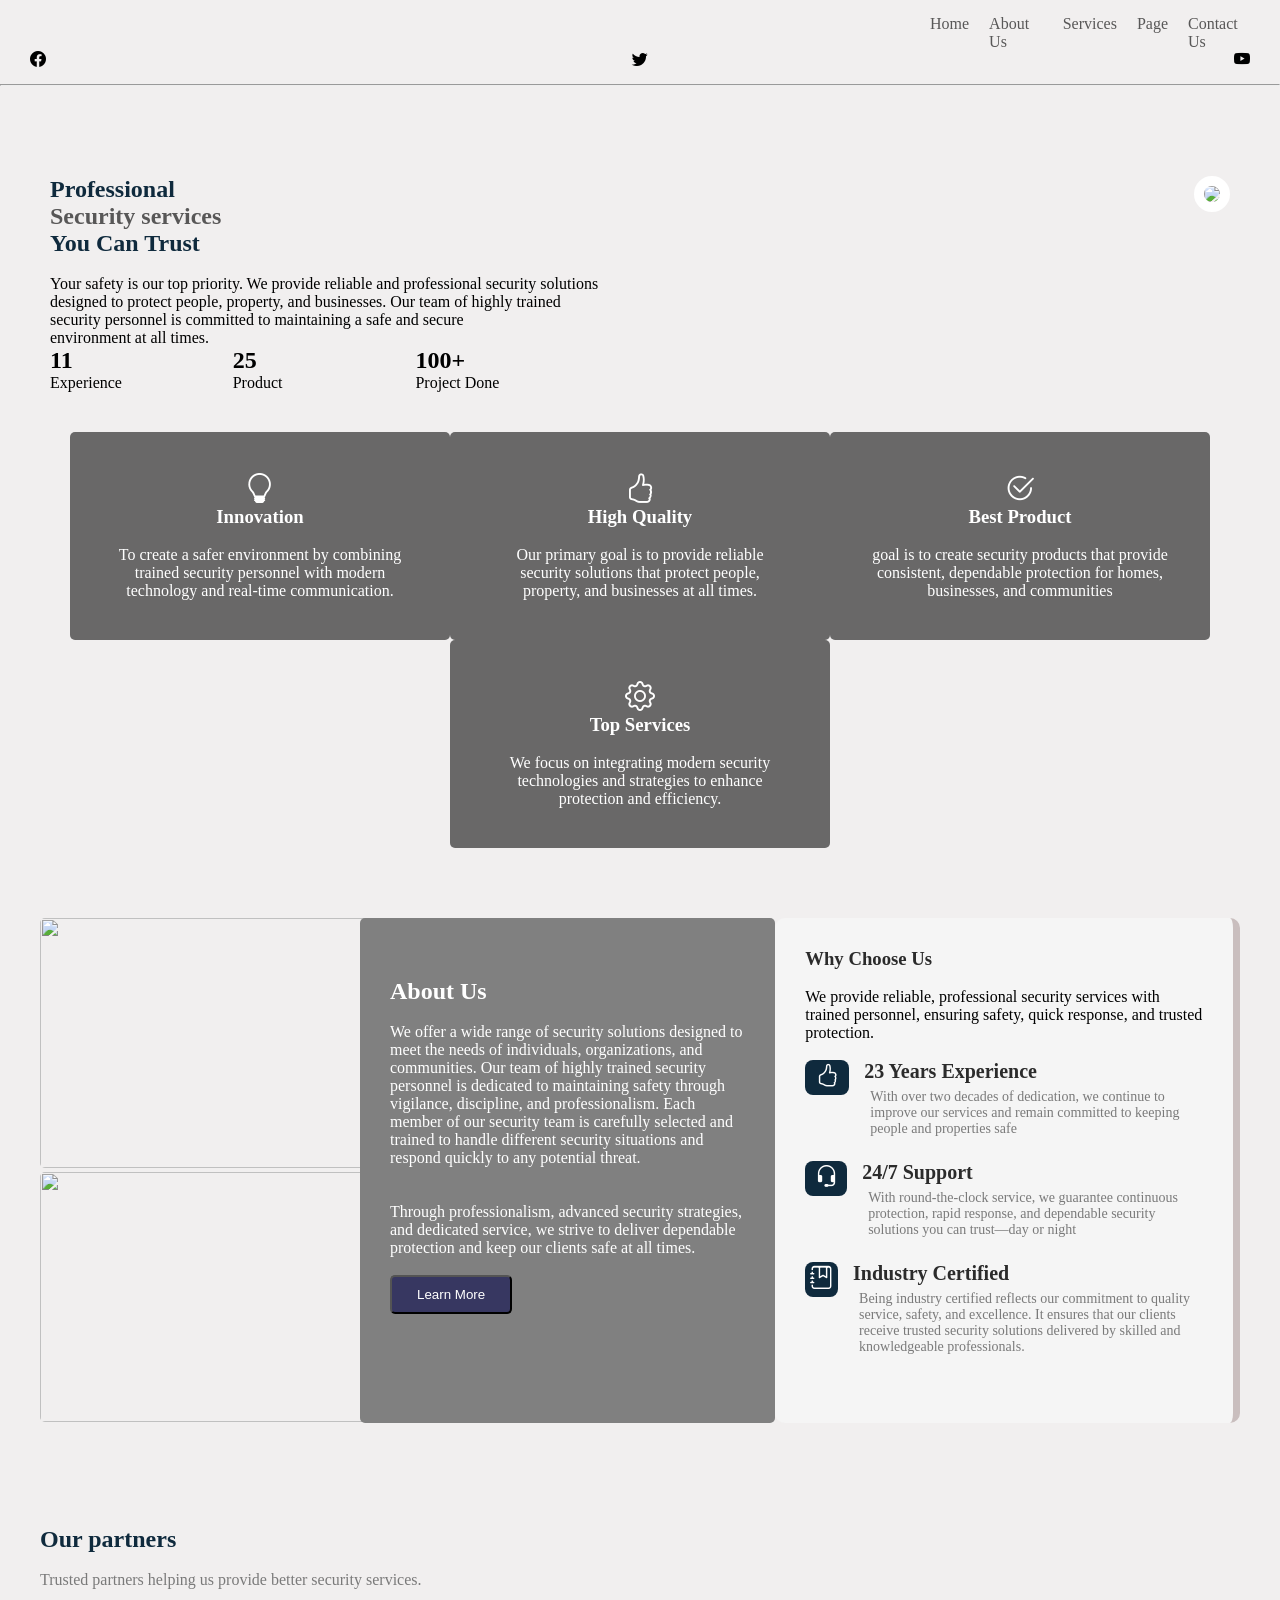
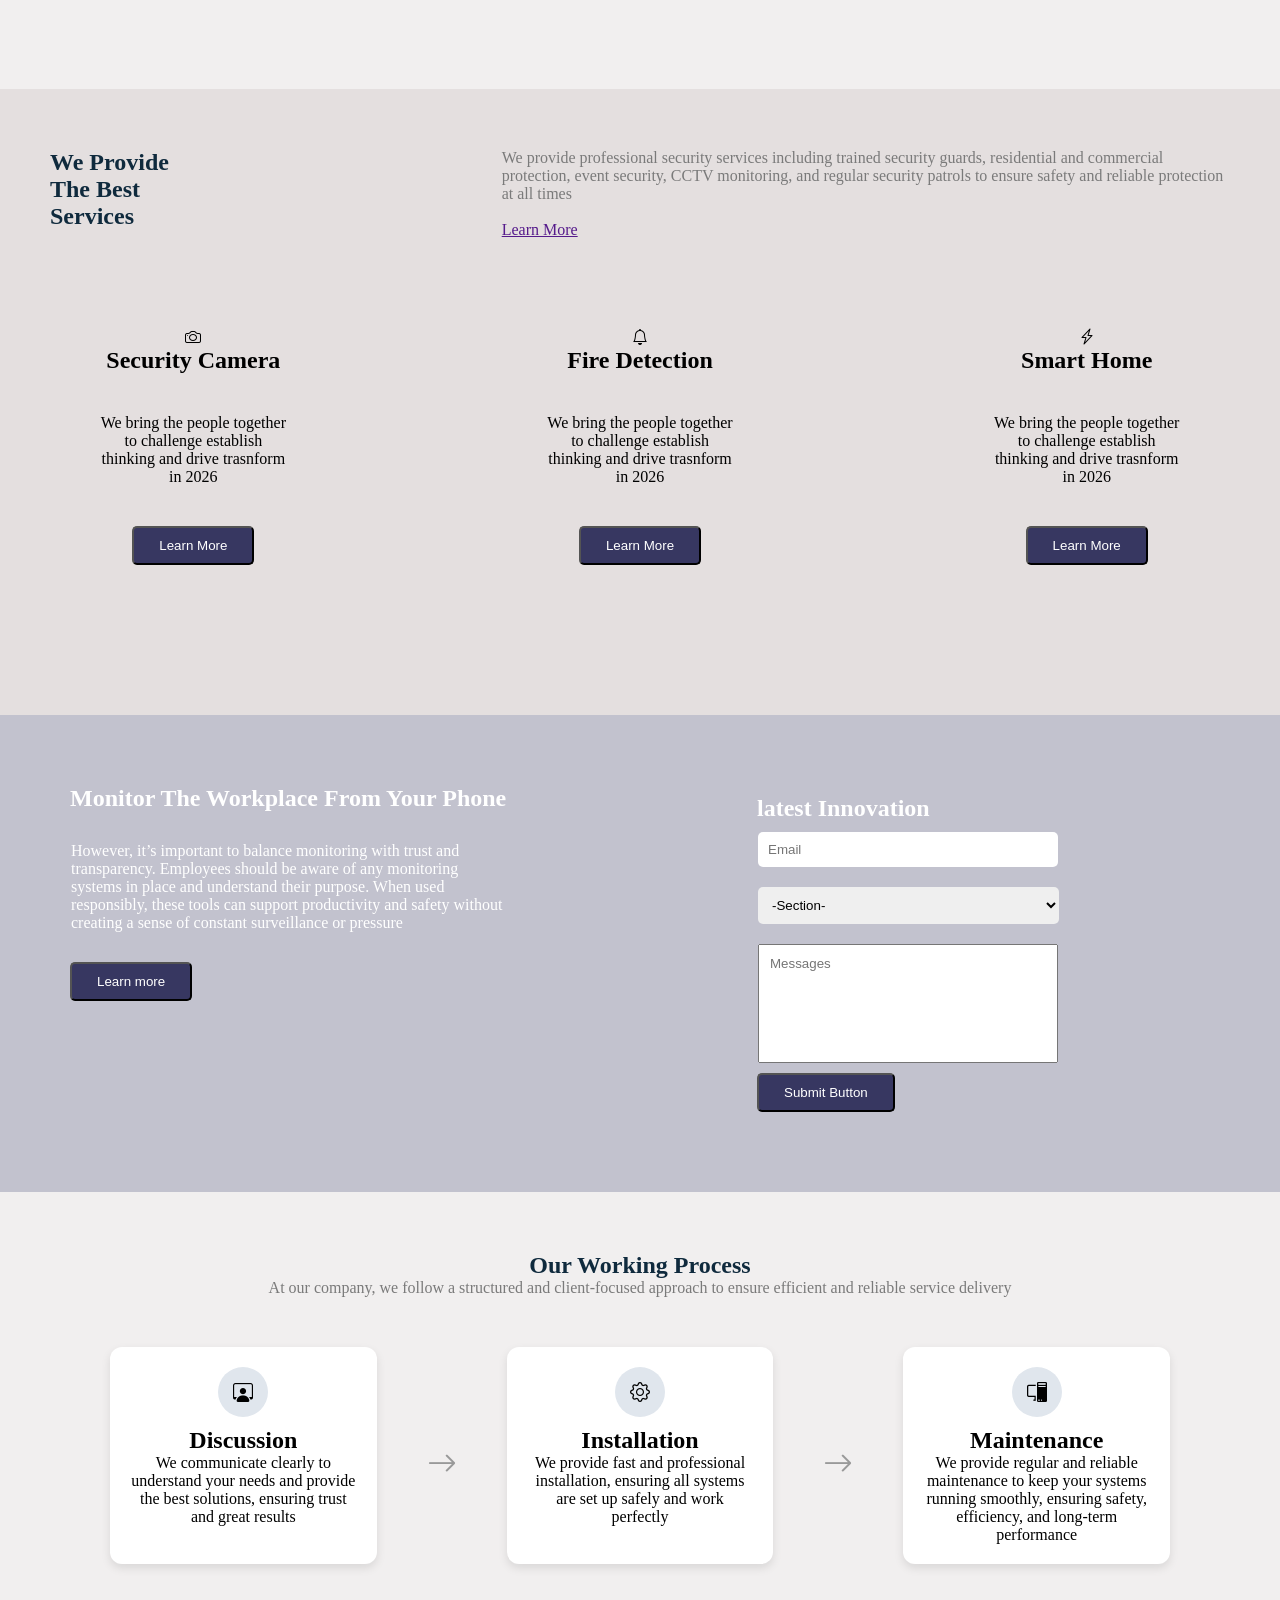
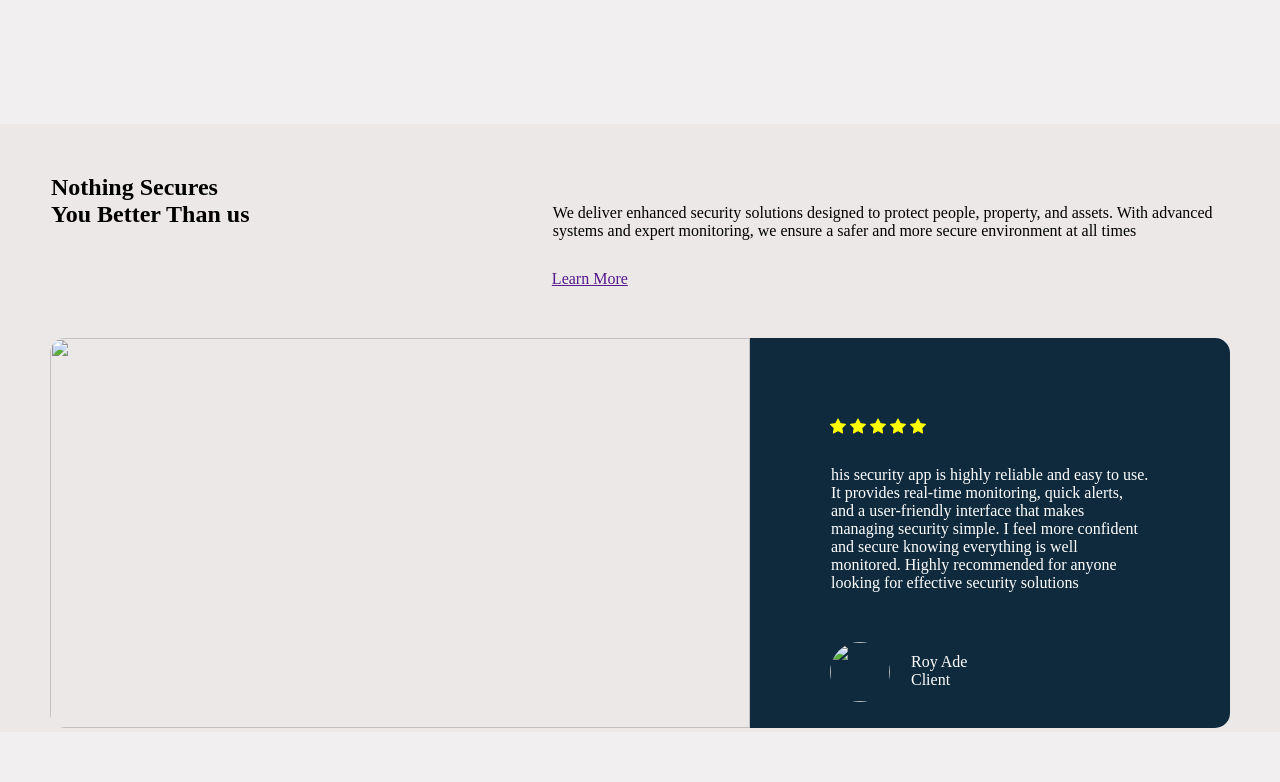
==== security.html @ e9f87b8d "Add files via upload this my first hosting" ====
<!DOCTYPE html>
<html>
    <head>
        <title>security service</title>
        <link rel="stylesheet" href="security.css">
        <link rel="stylesheet" href="https://cdn.jsdelivr.net/npm/bootstrap-icons@1.13.1/font/bootstrap-icons.min.css">
    </head>
    <body>
        <header>
            <nav>
                <ul>
                    <li><a href="#">Home</a></li>
                    <li><a href="#about">About Us</a></li>
                    <li><a href="#services">Services</a></li>
                    <li><a href="#page">Page</a></li>
                    <li><a href="#contact">Contact Us </a></li>
                </ul>
                <!-- logo -->
                    <i class="bi bi-facebook"></i>
                    <i class="bi bi-twitter"></i>
                    <i class="bi bi-youtube"></i>
            </nav>
        </header>
        <hr>

        <section class="pro">
            <div class="demo">
                <h1 class="tec">Professional</h1>
                <h1 class="sec">Security services</h1>
                <h1 class="tec">You Can Trust </h1><br>
                <p>Your safety is our top priority. We provide reliable and professional security solutions<br> designed to protect people, property, and businesses. Our team of highly trained <br>security personnel is committed to maintaining a safe and secure <br>environment at all times.
                </p>
                <div class="grid">
                    <h2>11</h2>
                    <h2>25</h2>
                    <h2> 100+</h2>
                    <P>Experience</P>
                    <P>Product</P>
                    <p>Project Done</p>
                </div>
            </div>
            <div>
                <img src="photo1.jpeg" width="250" class="photo">
            </div>
        </section>

        <section>
            <div class="cards">
                <div class="card">
                    <i class="bi bi-lightbulb"></i><br>
                    <h3>Innovation</h3><br>
                    <p>To create a safer environment by combining trained security personnel with modern technology and real-time communication.</p>
                </div>

                <div class="card">
                    <i class="bi bi-hand-thumbs-up"></i><br>
                    <h3>High Quality</h3><br>
                    <p>Our primary goal is to provide reliable security solutions that protect people, property, and businesses at all times.</p>
                </div>

                <div class="card">
                    <i class="bi bi-check2-circle"></i><br>
                    <h3>Best Product</h3><br>
                    <p>goal is to create security products that provide consistent, dependable protection for homes, businesses, and communities
                    </p>
                </div>

                <div class="card">
                    <i class="bi bi-gear"></i><br>
                    <h3>Top Services</h3><br>
                    <p>We focus on integrating modern security technologies and strategies to enhance protection and efficiency.</p>
                </div>
            </div>
        </section>
        
        <!-- ABOUT US -->
        <section>
            <div class="demo1">
                <div id="demo2">
                    <img src="cctv2.jfif" width="400" class="demo3">
                    <img src="cctv1.jfif" width="400" class="demo3">
                </div>

                <div id="about" class="demo2">
                    <div id="demo2">
                        <h1>About Us</h1><br>
                        <p>
                        We offer a wide range of security solutions designed to meet the needs of individuals, organizations, and communities. Our team of highly trained security personnel is dedicated to maintaining safety through vigilance, discipline, and professionalism. Each member of our security team is carefully selected and trained to handle different security situations and respond quickly to any potential threat.</p><br><br>
                        <p>Through professionalism, advanced security strategies, and dedicated service, we strive to deliver dependable protection and keep our clients safe at all times.</p>
                        <br>
                        <button class="but">Learn More</button>
                    </div>
                </div>
                <div class="demo4">
                    <h3>Why Choose Us</h3><br>
                    <p>We provide reliable, professional security services with trained personnel, ensuring safety, quick response, and trusted protection.
                    </p><br>

                    <div class="inc">
                        <i class="bi bi-hand-thumbs-up" ></i>
                        <div>
                            <h3>23 Years Experience</h3>
                            <p>With over two decades of dedication, we continue to improve our services and remain committed to keeping people and properties safe</p>
                        </div>
                    </div><br>

                    <div class="inc">
                        <i class="bi bi-headset"></i>
                        <div>
                            <h3>24/7 Support</h3>
                            <p>With round-the-clock service, we guarantee continuous protection, rapid response, and dependable security solutions you can trust—day or night</p>
                        </div>
                    </div><br>

                    <div class="inc">
                        <i class="bi bi-journal-bookmark"></i>
                        <div>
                            <h3>Industry Certified</h3>
                            <p>Being industry certified reflects our commitment to quality service, safety, and excellence. It ensures that our clients receive trusted security solutions delivered by skilled and knowledgeable professionals.</p>
                        </div>
                    </div>
                </div>
                </div>
            </div>
        </section>

        <section>
                <div class="gre">
                    <h2 class="tec">Our partners</h2><br>
                    <p>Trusted partners helping us provide better security services.</p>
                </div>
        </section>

         <!-- THE BEST SERVICE -->
        <section class="phe" id="services">
            <div class="non">
                <div class="phy">
                    <h1>We Provide The Best Services</h1>
                </div>
                <div class="phy">
                    <p>We provide professional security services including trained security guards, residential and commercial protection, event security, CCTV monitoring, and regular security patrols to ensure safety and reliable protection at all times<br><br>
                    <a href="">Learn More </a>
                    </p>
                </div>
            </div>
            <div class="the">
                <div class="demo6">
                    <i class="bi bi-camera"></i><br>
                    <h2>Security Camera</h2>
                    <p>We bring the people together to challenge establish thinking and drive trasnform in 2026</p>
                    <button class="but">Learn More</button>
                </div>
                <div class="demo6">
                    <i class="bi bi-bell"></i><br>
                    <h2>Fire Detection</h2>
                    <p>We bring the people together to challenge establish thinking and drive trasnform in 2026</p>
                    <button class="but">Learn More</button>
                </div>
                <div class="demo6">
                    <i class="bi bi-lightning-charge"></i><br>
                    <h2>Smart Home</h2>
                    <p>We bring the people together to challenge establish thinking and drive trasnform in 2026</p>
                    <button class="but">Learn More</button>
                </div>
            </div>
        </section>

        <section>
            <div class="femu">
                <div class="femu2">
                    <h1>Monitor The Workplace From Your Phone</h1>
                    <p>However, it’s important to balance monitoring with trust and transparency. Employees should be aware of any monitoring systems in place and understand their purpose. When used responsibly, these tools can support productivity and safety without creating a sense of constant surveillance or pressure</p>
                    <button class="but">Learn more</button>
                </div>
                <div class="inno">
                    <h1>latest Innovation</h1>
                    <input type="email" placeholder="Email" class="email"><br>
                    <select class="select">
                        <option value="">-Section-</option>
                        <option>night vision technology</option>
                        <option>AI integration</option>
                        <option>edge computing</option>
                    </select><br>
                    <input type="text" placeholder="Messages" class="femu1"><br>
                    <button class="but">Submit Button</button>
                </div>
            </div>
        </section>

        <section class="est">
            
            <div class="ces">
            <h1>Our Working Process</h1>
            <p>At our company, we follow a structured and client-focused approach to ensure efficient and reliable service delivery</p>
            </div>

            <div class="dis">

                <div class="go">
                    <i class="bi bi-person-workspace"></i>
                    <h2>Discussion</h2>
                    <p>We communicate clearly to understand your needs and provide the best solutions, ensuring trust and great results</p>
                </div>
                    
                <div class="arrow"><i class="bi bi-arrow-right"></i></div>

                <div class="go">
                    <i class="bi bi-gear"></i>
                    <h2>Installation</h2>
                    <p>We provide fast and professional installation, ensuring all systems are set up safely and work perfectly</p>
                </div>

                <div class="arrow"><i class="bi bi-arrow-right"></i></div>

                <div class="go">
                    <i class="bi bi-pc-display"></i>
                    <h2>Maintenance</h2>
                    <p>We provide regular and reliable maintenance to keep your systems running smoothly, ensuring safety, efficiency, and long-term performance</p>
                </div>
            </div>
        </section>
        
        <!-- secures better than us -->
        <section class="cols">
            <div class="col">
                <div class="ari">
                    <div>
                        <h1>Nothing Secures You Better Than us</h1>
                    </div>
                    <div>
                        <p>We deliver enhanced security solutions designed to protect people, property, and assets. With advanced systems and expert monitoring, we ensure a safer and more secure environment at all times</p> 
                        <a href="">Learn More </a>
                    </div>
                </div>
                <div class="rev">
                    <div>
                        <img src="downloads1.jfif" class="cus">
                    </div>
                    <div class="pan">
                        <ul>
                            <i class="bi bi-star-fill"></i>
                            <i class="bi bi-star-fill"></i>
                            <i class="bi bi-star-fill"></i>
                            <i class="bi bi-star-fill"></i>
                            <i class="bi bi-star-fill"></i>
                        </ul>
                        <p>his security app is highly reliable and easy to use. It provides real-time monitoring, quick alerts, and a user-friendly interface that makes managing security simple. I feel more confident and secure knowing everything is well monitored. Highly recommended for anyone looking for effective security solutions</p>
                        <div class="pom">
                            <div class="pum">
                                <img src="download.jfif" class="pon">
                                <p>Roy Ade<br>Client</p>
                            </div>
                        </div>
                    </div>
                </div>
            </div>
        </section>

        <!-- solution  -->
        <section>
            
        </section>
    </body>
</html>
---- security.css ----
* {
    padding: 0;
    margin: 0;
    box-sizing: border-box;
}

body {
    background-color: rgb(241, 239, 239);
    color: #000;
}

header {
    padding: 15px 30px;
}

nav {
    display: flex;
    justify-content: space-between;
    flex-wrap: wrap;
}

nav ul {
    padding-left: 900px;
    list-style: none;
    display: flex;
    gap: 20px;
}

nav ul li a {
    color: rgb(88, 87, 87);
    text-decoration: none;
    font-weight: 500;
}

nav ul li a:hover {
    text-decoration: underline;
}

.pro {
    padding: 90px 50px;
    display: flex;
    justify-content: space-between;
}

.sec {
    color: rgb(88, 87, 87);
}

.tec {
    color: #0f2a3d;
}

.photo {
    border-radius: 140px;
    border: 10px solid white;
}

.cloud {
    color: rgb(88, 87, 87);
}

.grid {
    display: grid;
    grid-template-columns: 1fr 1fr 1fr;
}

.cards {
    display: flex;
    justify-content: center;
    flex-wrap: wrap;
    margin-top: -50px;
}

.card {
    text-align: center;
    background: rgb(105, 104, 104);
    padding: 40px;
    width: 380px;
    color: white;
    border-radius: 5px;
}

.card i {
    font-size: 30px;
}

.card:hover {
    background: rgb(55, 55, 97);
    transform: scale(1.1);
    border-radius: 10px;
}

.demo1 {
    margin: 70px 40px;
    display: flex;

}

.demo2:hover {
    background: rgb(105, 104, 104);
    transform: scale(1.1);
    border-radius: 17px;
}

.demo2 {
    padding: 60px 30px;
    width: 800px;
    background: gray;
    color: white;
    border-radius: 5px;
    height: 505px;
}

.but {
    padding: 10px 25px;
    border-radius: 5px;
    color: white;
    background: rgb(55, 55, 97);
}

.demo3 {
    border-radius: 5px;
    height: 250px;
    margin-right: -80px;

}

.demo4 {
    border-right: 7px solid rgb(201, 190, 190);
    border-radius: 10px;
    padding: 30px;
    background: whitesmoke;
    height: 505PX;
}

.demo4 h3 {
    color: #2b2b2b;
}

.demo4:hover {
    transform: scale(1.1);
}

.inc {
    display: flex;
    align-items: flex-start;
    gap: 15px;
    max-width: 400px;
}

.inc i {
    width: 90px;
    height: 35px;
    background: #0f2a3d;
    color: white;
    display: flex;
    text-align: center;
    justify-content: center;
    border-radius: 8px;
    font-size: 23px;
    padding: 4px;
}

.inc h3 {
    margin: 0;
    font-size: 20px;
    font-weight: 600;
    color: #2b2b2b;
}

.inc p {
    margin: 6px;
    font-size: 14px;
    color: #7a7a7a;
}

.gre {
    margin: 100px 40px;
}

.gre p {
    color: #7a7a7a;
}

.phe {
    background: rgb(228, 223, 223);
    padding: 60px 50px;
}

.non {
    display: flex;
    gap: 300px;
}

.the {
    display: flex;
    justify-content: center;
    gap: 200px;
    margin: 20px;
}

.phy p {
    color: #7a7a7a;
}

.phy h1 {
    color: #0f2a3d;
}

.demo6 p {
    padding: 40px 30px;
}

.demo6 {
    padding: 70px 0px;
    text-align: center;
    width: 310px;
}

.demo6:hover {
    background: rgb(105, 104, 104);
    color: white;
    border-radius: 160px;
    border: white solid 5px;

}

.femu {
    display: flex;
    background: rgb(194, 194, 206);
    padding: 20px;
}

.femu h1 {
    color: white;
}

.femu p {
    color: white;
    margin: 30px 1px;
}

.femu1 {
    width: 300px;
    margin: 10px 1px;
    padding: 10px;
    padding-bottom: 90px;
}

.femu2 {
    padding: 50px;
}

.email {
    width: 300px;
    padding: 10px;
    border-radius: 5px;
    border: white 2px;
    margin: 10px 1px;

}

.select {
    padding: 10px;
    padding-right: 136px;
    border-radius: 5px;
    border: white 2px;
    margin: 10px 1px;
}

.inno {
    margin: 60px 200px;
}

.opt {
    text-align: center;
}

.ces {
    text-align: center;
}

.ces h1 {
    color: #0f2a3d;
}

.ces p {
    color: #7a7a7a;
}

.est {
    padding: 60px;
}

.dis {
    display: flex;
    text-align: center;
    justify-content: center;
}

.go {
    margin: 50px;
    padding: 20px;
    background: #ffffff;
    width: 300px;
    border-radius: 12px;
    box-shadow: 0 4px 10px rgb(0, 0, 0, 0.1);
    transition: 0.3s;
    text-align: center;
}

.go i {
    width: 50px;
    height: 50px;
    margin: 0 auto 10px;
    background: #e0e6ed;
    border-radius: 50%;
    display: flex;
    align-items: center;
    justify-content: center;
    font-size: 20px;
}

.arrow {
    margin-top: 150px;
    font-size: 30px;
    color: #999;
}

/* secures better than us */
.cols{
    background: rgb(236, 232, 232);
}
.ari {
    display: flex;
    gap: 300px;
    padding: 50px 1px;
}

.cus {
    height: 390px;
    width: 700px;
    border-top-left-radius: 15px;
    border-bottom-left-radius: 15px;
}

.col {
    margin: 50px;
}

.col p {
    margin: 30px 1px;
}

.rev {
    display: flex;
}

.pan {
    padding: 80px;
    background: #0f2a3d;
    color: white;
    height: 390px;
    border-top-right-radius: 15px;
    border-bottom-right-radius: 15px;
}

.pan i {
    color: yellow;
}

.pon {
    height: 60px;
    width: 60px;
    border-radius: 50%;
    margin-top: 20px;
}

.pom {
    display: flex;
}

.pum {
    display: flex;
}
.pum p{
    padding: 1px 20px;
}
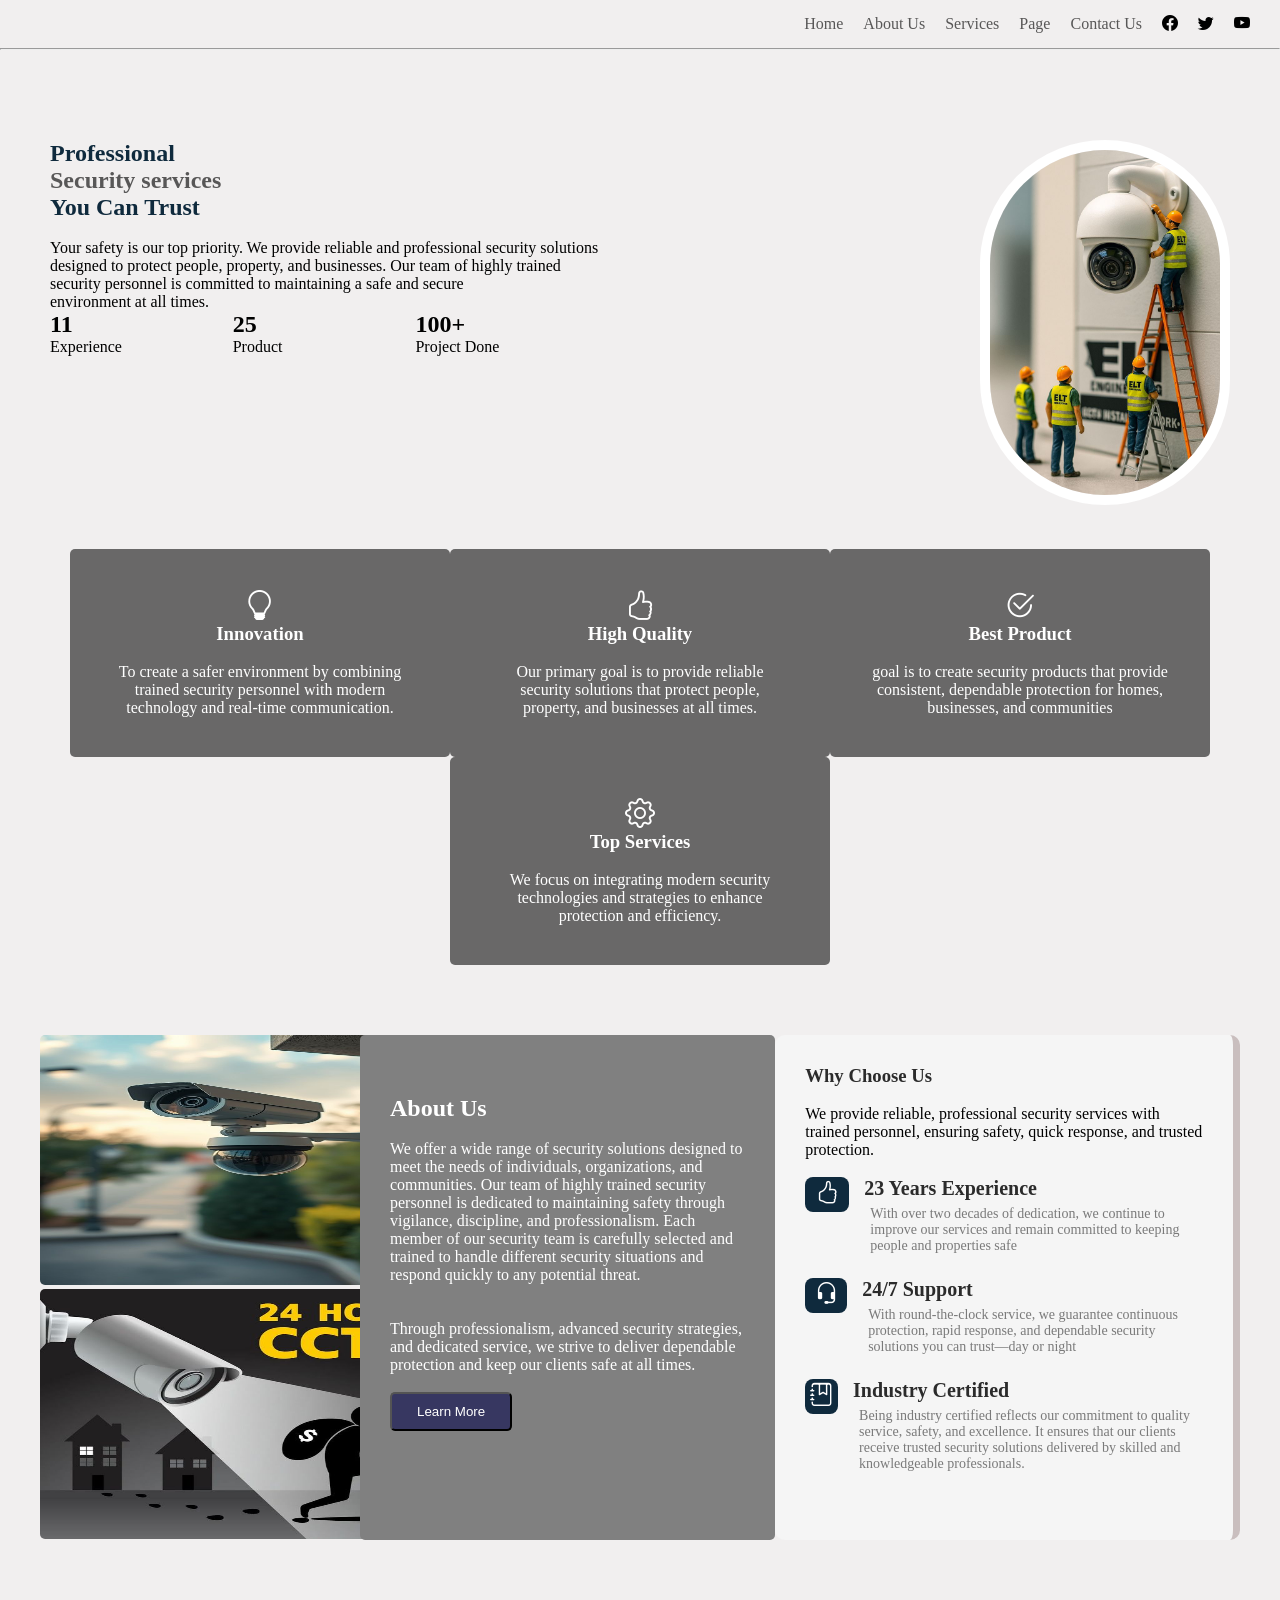
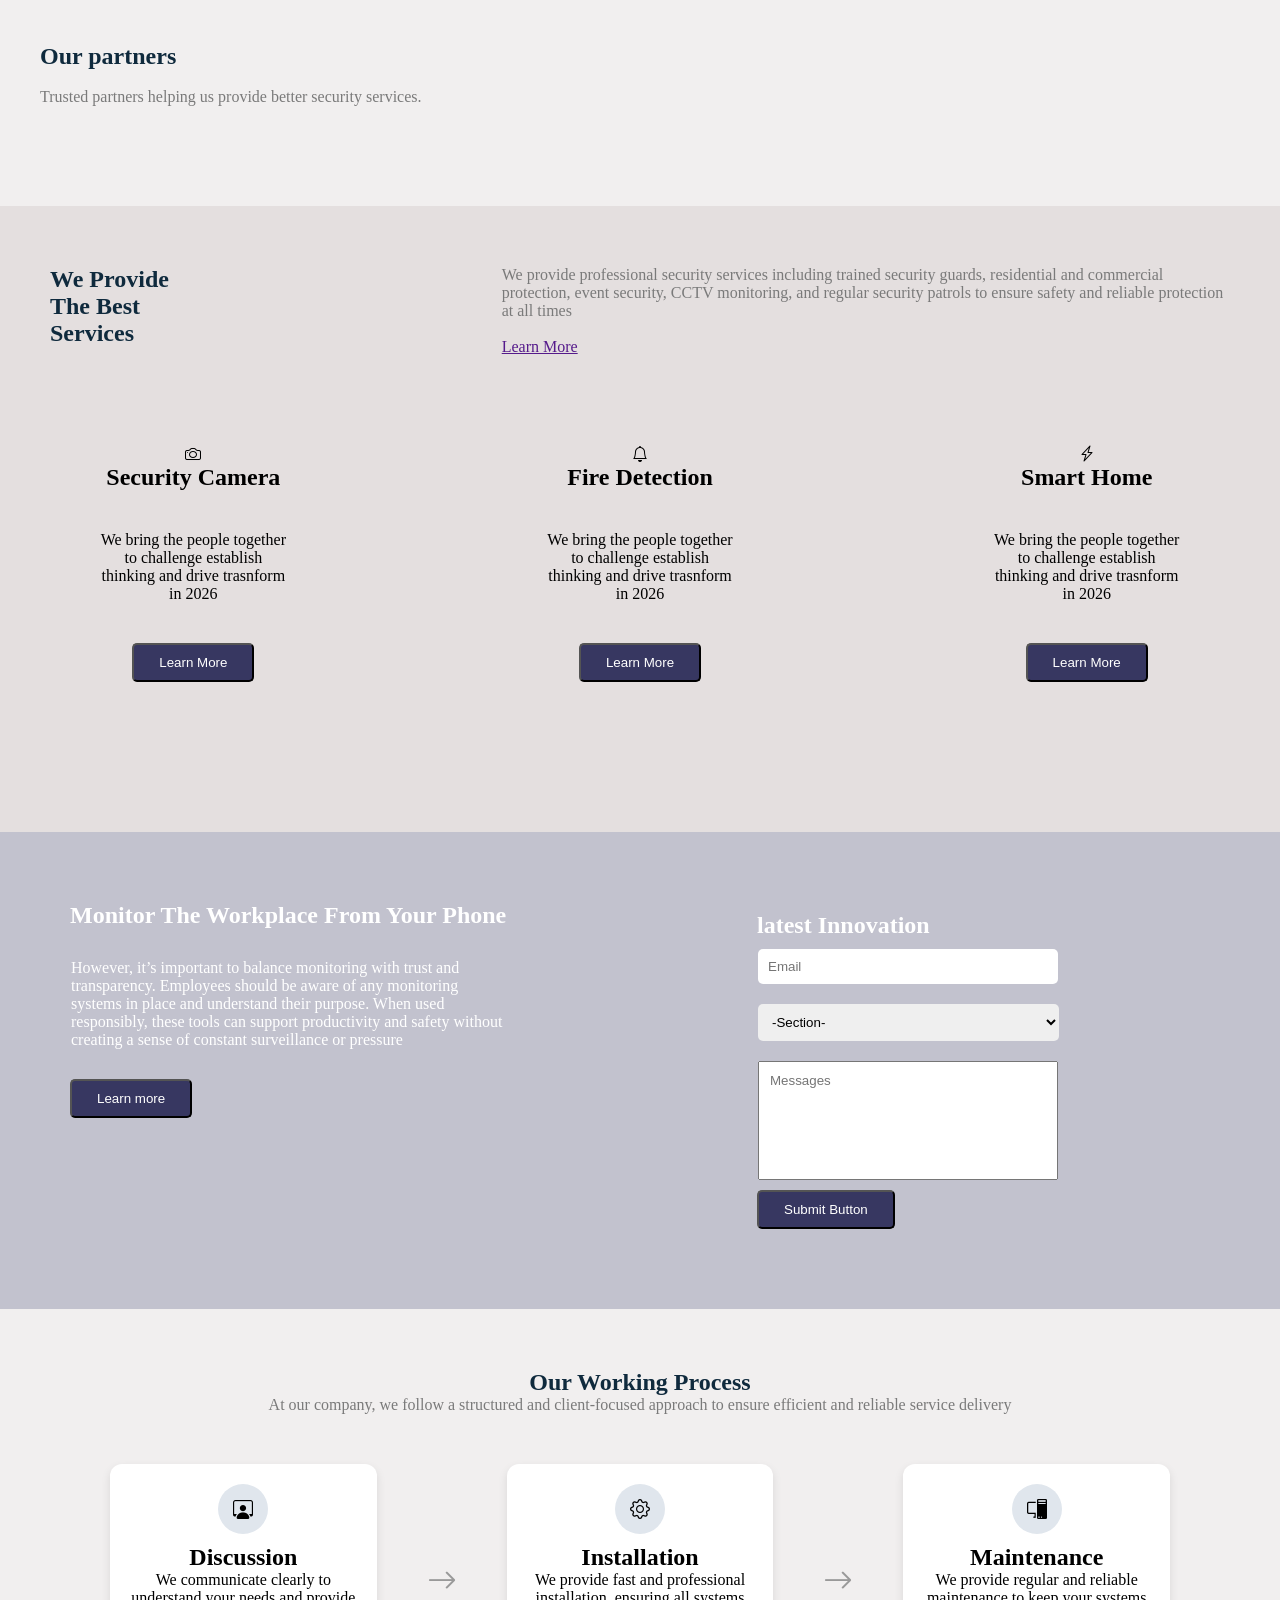
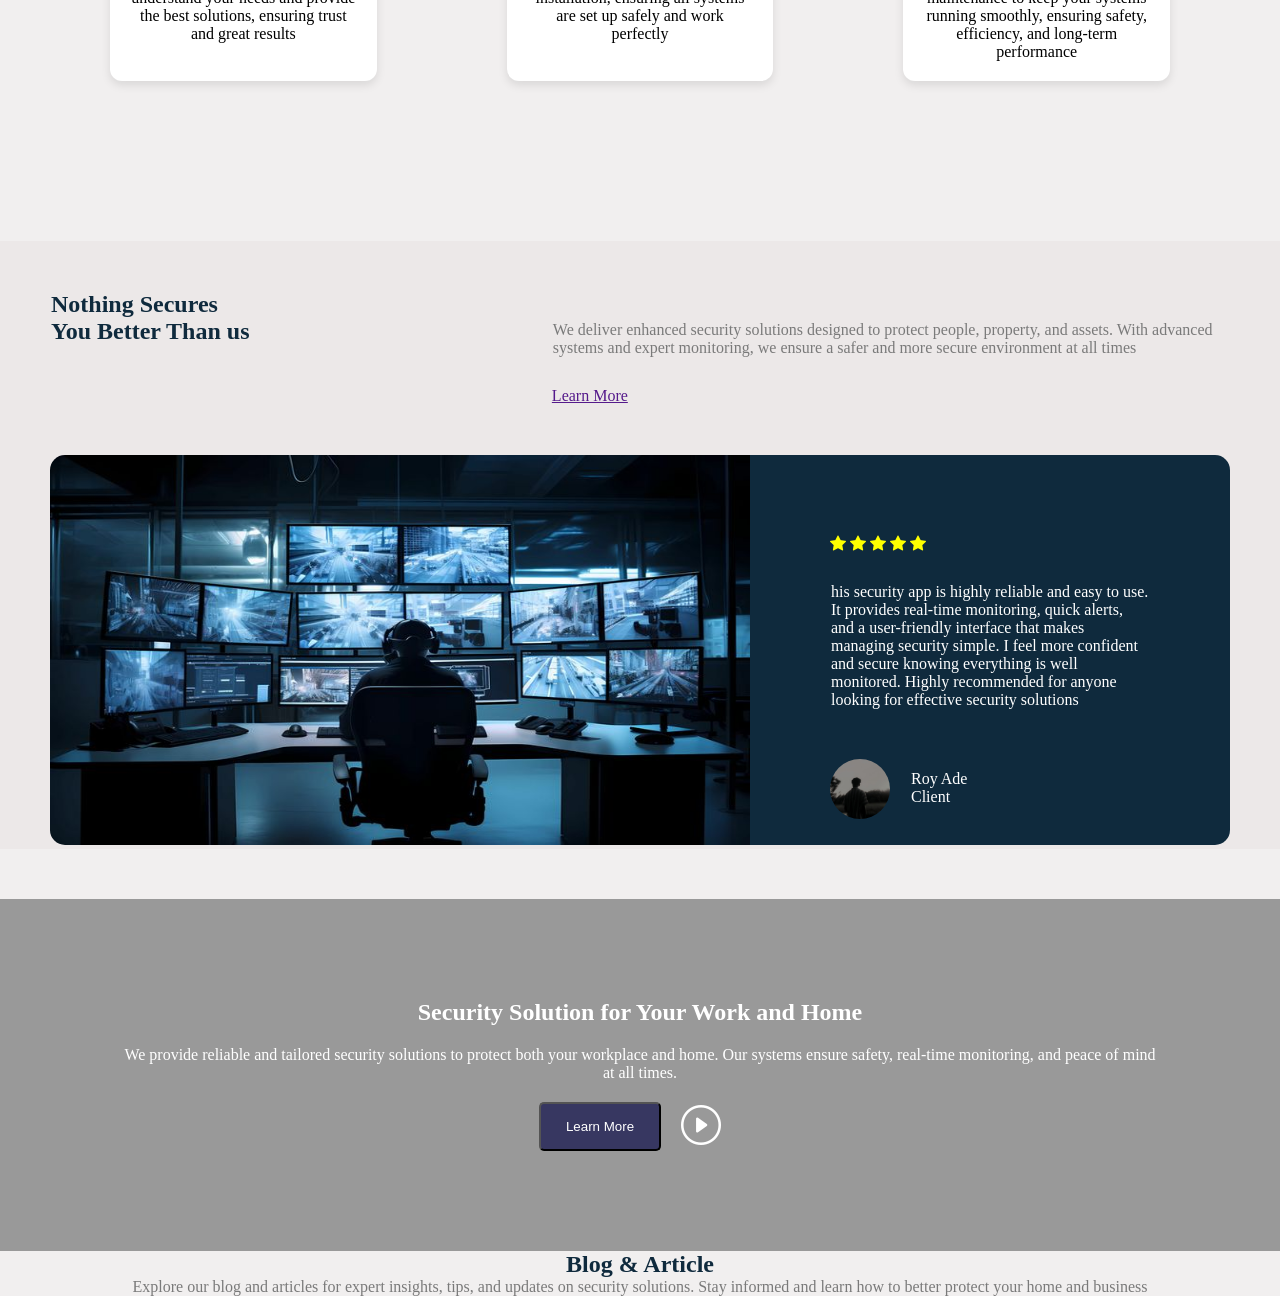
==== commit 51e99ee6: "Add files via upload" ====
--- a/security.html
+++ b/security.html
@@ -14,15 +14,14 @@
                     <li><a href="#services">Services</a></li>
                     <li><a href="#page">Page</a></li>
                     <li><a href="#contact">Contact Us </a></li>
+                    <li><i class="bi bi-facebook"></i></li>
+                    <li><i class="bi bi-twitter"></i></li>
+                    <li><i class="bi bi-youtube"></i></li>
                 </ul>
-                <!-- logo -->
-                    <i class="bi bi-facebook"></i>
-                    <i class="bi bi-twitter"></i>
-                    <i class="bi bi-youtube"></i>
             </nav>
         </header>
         <hr>
-
+        <!-- Home -->
         <section class="pro">
             <div class="demo">
                 <h1 class="tec">Professional</h1>
@@ -43,7 +42,8 @@
                 <img src="photo1.jpeg" width="250" class="photo">
             </div>
         </section>
-
+         
+        <!-- Quality -->
         <section>
             <div class="cards">
                 <div class="card">
@@ -73,7 +73,7 @@
             </div>
         </section>
         
-        <!-- ABOUT US -->
+        <!-- About us -->
         <section>
             <div class="demo1">
                 <div id="demo2">
@@ -131,7 +131,7 @@
                 </div>
         </section>
 
-         <!-- THE BEST SERVICE -->
+         <!-- The best service -->
         <section class="phe" id="services">
             <div class="non">
                 <div class="phy">
@@ -164,7 +164,8 @@
                 </div>
             </div>
         </section>
-
+        
+        <!-- Monitor -->
         <section>
             <div class="femu">
                 <div class="femu2">
@@ -187,6 +188,8 @@
             </div>
         </section>
 
+        <!-- Our Working Process -->
+
         <section class="est">
             
             <div class="ces">
@@ -229,7 +232,7 @@
                     </div>
                     <div>
                         <p>We deliver enhanced security solutions designed to protect people, property, and assets. With advanced systems and expert monitoring, we ensure a safer and more secure environment at all times</p> 
-                        <a href="">Learn More </a>
+                        <a href="">Learn More</a>
                     </div>
                 </div>
                 <div class="rev">
@@ -257,8 +260,29 @@
         </section>
 
         <!-- solution  -->
-        <section>
-            
+        <section class="solut">
+            <div class="solu">
+                <h1>Security Solution for Your Work and Home</h1>
+                <p>We provide reliable and tailored security solutions to protect both your workplace and home. Our systems ensure safety, real-time monitoring, and peace of mind at all times.
+                </p>
+                <div class="low">
+                    <button class="but">Learn More</button>
+                    <i class="bi bi-play-circle"></i>
+                </div>
+            </div>     
+        </section>
+        
+        <!-- Article -->
+        <section>
+            <div class="art">
+                <h1>Blog & Article</h1>
+                <p>Explore our blog and articles for expert insights, tips, and updates on security solutions. Stay informed and learn how to better protect your home and business</p>
+            </div>
+            <div>
+                <div>
+
+                </div>
+            </div>
         </section>
     </body>
 </html>
--- a/security.css
+++ b/security.css
@@ -8,34 +8,34 @@
     background-color: rgb(241, 239, 239);
     color: #000;
 }
-
+ /* header */
 header {
     padding: 15px 30px;
 }
 
 nav {
     display: flex;
-    justify-content: space-between;
+    justify-content: right;
     flex-wrap: wrap;
 }
 
 nav ul {
-    padding-left: 900px;
     list-style: none;
     display: flex;
     gap: 20px;
 }
-
 nav ul li a {
     color: rgb(88, 87, 87);
     text-decoration: none;
     font-weight: 500;
 }
-
+.head{
+    justify-content: space-between;
+}
 nav ul li a:hover {
     text-decoration: underline;
 }
-
+/* head */
 .pro {
     padding: 90px 50px;
     display: flex;
@@ -63,7 +63,7 @@
     display: grid;
     grid-template-columns: 1fr 1fr 1fr;
 }
-
+ /* Quality */
 .cards {
     display: flex;
     justify-content: center;
@@ -89,7 +89,7 @@
     transform: scale(1.1);
     border-radius: 10px;
 }
-
+/* About us */
 .demo1 {
     margin: 70px 40px;
     display: flex;
@@ -181,7 +181,7 @@
 .gre p {
     color: #7a7a7a;
 }
-
+/* The best service */
 .phe {
     background: rgb(228, 223, 223);
     padding: 60px 50px;
@@ -224,7 +224,7 @@
     border: white solid 5px;
 
 }
-
+/* Monitor */
 .femu {
     display: flex;
     background: rgb(194, 194, 206);
@@ -275,7 +275,7 @@
 .opt {
     text-align: center;
 }
-
+/* Our Working Process */
 .ces {
     text-align: center;
 }
@@ -336,7 +336,12 @@
     gap: 300px;
     padding: 50px 1px;
 }
-
+.ari h1{
+    color: #0f2a3d;
+}
+.ari p{
+    color: #7a7a7a;
+}
 .cus {
     height: 390px;
     width: 700px;
@@ -385,4 +390,35 @@
 }
 .pum p{
     padding: 1px 20px;
+}
+/* solution */
+.solut{
+    background: #999;
+    color: white;
+}
+.solu{
+    text-align: center;
+    padding: 100px;
+}
+.solu p{
+    padding: 20px;
+}
+.low{
+    display: flex;
+    justify-content: center;
+
+}
+.low i{
+    font-size: 40px;
+    padding: 1px 20px;
+}
+/* Article */
+.art{
+    text-align: center;
+}
+.art h1{
+    color: #0f2a3d;
+}
+.art p{
+    color: #7a7a7a;
 }
